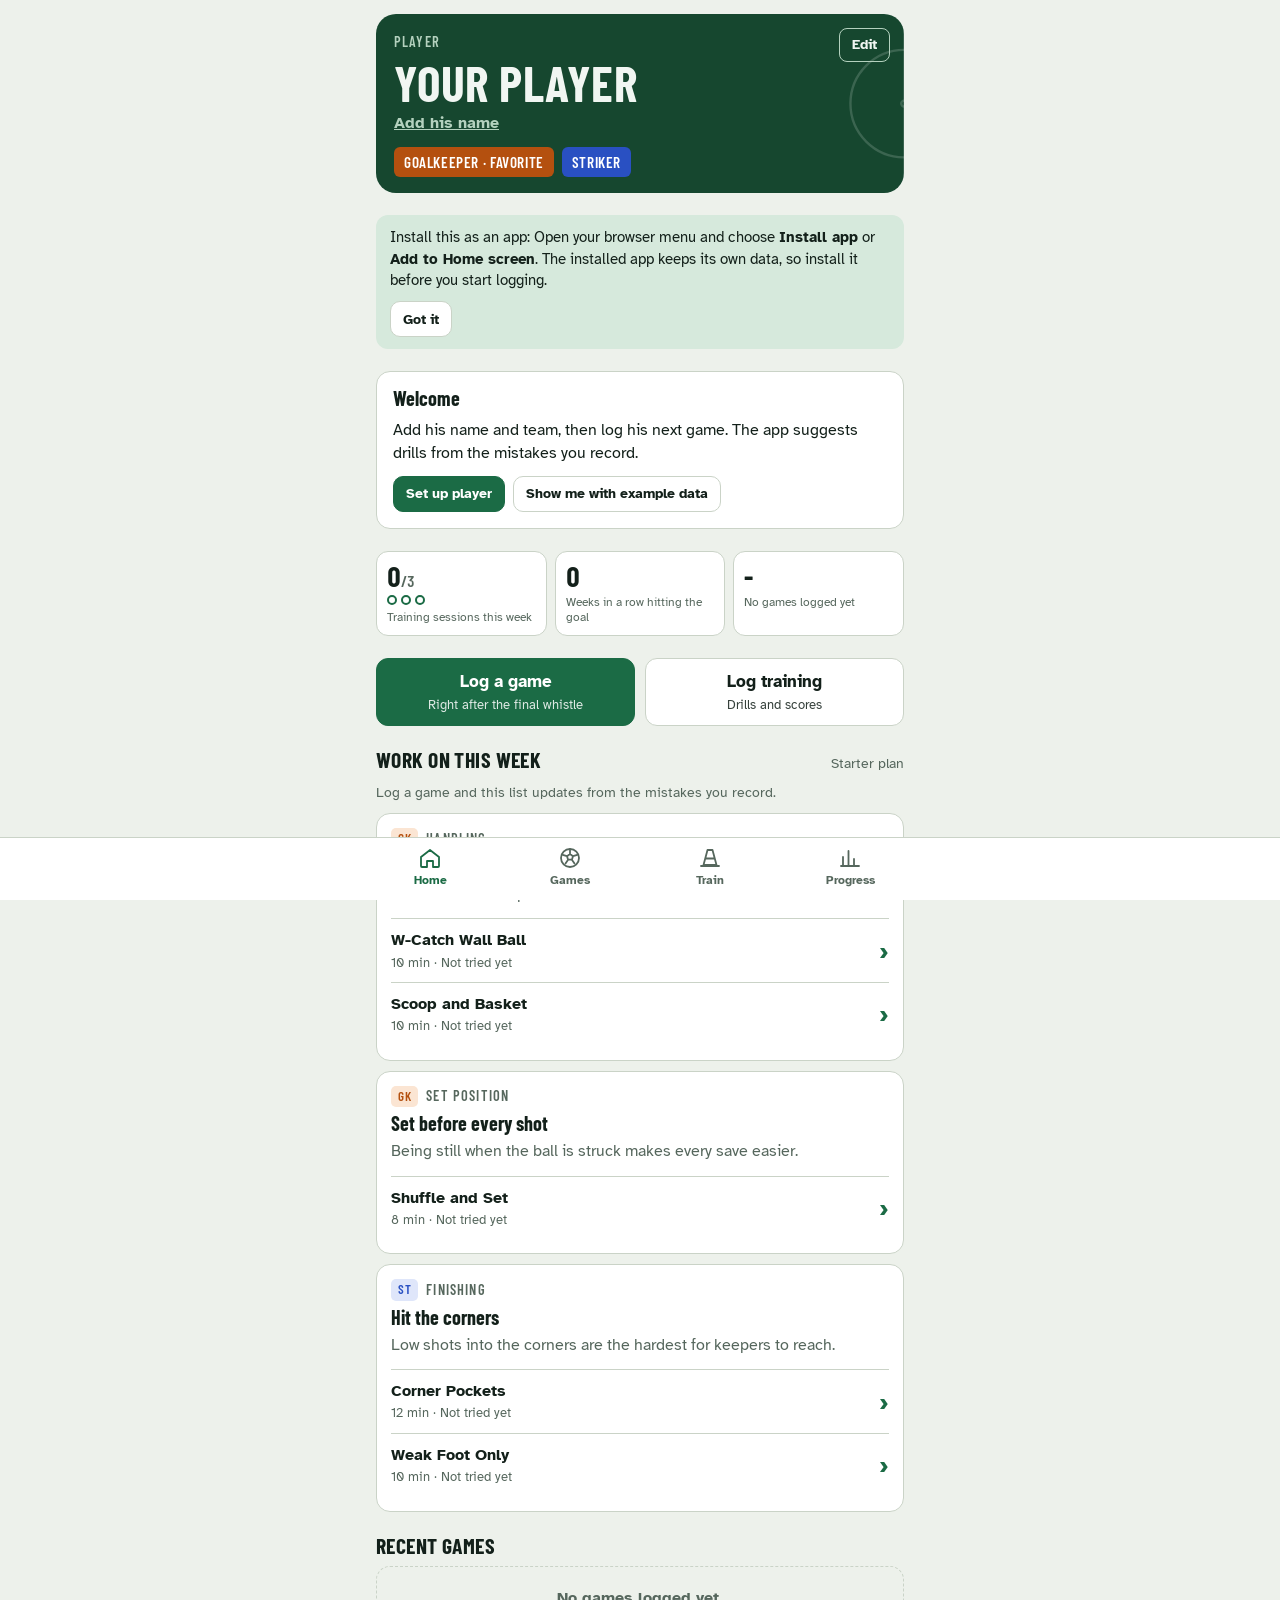
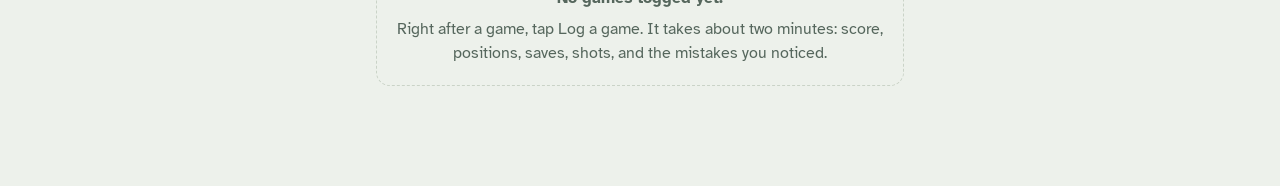
==== soccer/index.html @ 0eda8b78 "Add Keeper & Striker Log, an installable phone app for soccer training A web app that installs to th" ====
<!DOCTYPE html>
<html lang="en">
<head>
  <meta charset="UTF-8" />
  <meta name="viewport" content="width=device-width, initial-scale=1, viewport-fit=cover" />
  <title>Keeper &amp; Striker Log</title>
  <meta name="description" content="Log games as goalkeeper or striker, track mistakes, saves and shots, and train with drills that target what needs work." />
  <meta name="theme-color" content="#16472F" />
  <meta name="apple-mobile-web-app-capable" content="yes" />
  <meta name="mobile-web-app-capable" content="yes" />
  <meta name="apple-mobile-web-app-status-bar-style" content="black-translucent" />
  <meta name="apple-mobile-web-app-title" content="Soccer Log" />
  <link rel="manifest" href="manifest.webmanifest" />
  <link rel="icon" href="icons/icon.svg" type="image/svg+xml" />
  <link rel="apple-touch-icon" href="icons/apple-touch-icon.png" />
  <link rel="preconnect" href="https://fonts.googleapis.com" />
  <link rel="preconnect" href="https://fonts.gstatic.com" crossorigin />
  <link rel="stylesheet" href="https://fonts.googleapis.com/css2?family=Atkinson+Hyperlegible:wght@400;700&family=Barlow+Condensed:wght@500;600;700&display=swap" />
  <link rel="stylesheet" href="app.css" />
</head>
<body>
  <div class="statusbar" aria-hidden="true"></div>
  <div class="wrap"><main id="view"><noscript><p>This app needs JavaScript turned on.</p></noscript></main></div>
  <div id="toast" class="toast" role="status" hidden></div>
  <input type="file" id="importFile" accept="application/json,.json" hidden />
  <nav class="tabs" aria-label="Sections"><div class="tabs-in">
    <button class="tab" data-a="go" data-v="home"><svg viewBox="0 0 24 24" aria-hidden="true"><path d="M3 11l9-7 9 7v9a1 1 0 0 1-1 1h-5v-6h-6v6H4a1 1 0 0 1-1-1z"/></svg>Home</button>
    <button class="tab" data-a="go" data-v="games"><svg viewBox="0 0 24 24" aria-hidden="true"><circle cx="12" cy="12" r="9"/><path d="M12 8l3 2.2-1.1 3.5h-3.8L9 10.2zM12 8V3.2M15 10.2l4.3-1.4M13.9 13.7l2.6 3.7M10.1 13.7l-2.6 3.7M9 10.2L4.7 8.8"/></svg>Games</button>
    <button class="tab" data-a="go" data-v="train"><svg viewBox="0 0 24 24" aria-hidden="true"><path d="M9.5 4h5l4 15h-13zM3 20h18M7.6 12.5h8.8"/></svg>Train</button>
    <button class="tab" data-a="go" data-v="progress"><svg viewBox="0 0 24 24" aria-hidden="true"><path d="M5 20V11M10.5 20V5M16 20v-7M21 20H3"/></svg>Progress</button>
  </div></nav>
  <script src="app.js"></script>
</body>
</html>
---- soccer/app.css ----
/* Layout: one phone-width column; a pitch-green player card up top; chalk-line goal and field diagrams for logging; fixed tab bar at the bottom */
:root{
  --bg:#EDF1EB; --surface:#FFFFFF; --surface-2:#E2E8DF; --ink:#13201A; --muted:#56675D; --line:#CAD3C7;
  --accent:#1B6B45; --accent-ink:#FFFFFF; --accent-soft:#D6E9DC;
  --gk:#B4500F; --gk-soft:#FBE5D3; --on-gk:#FFFFFF;
  --st:#2950C2; --st-soft:#DFE6FA; --on-st:#FFFFFF;
  --good:#1D7F49; --good-soft:#D7EEDF; --bad:#BC3326; --bad-soft:#F7DDD8;
  --hero:#16472F; --hero-ink:#F1F6F2; --hero-muted:#B4D1BE; --hero-line:rgba(255,255,255,.16);
  --turf:#2F7A4E; --turf-2:#2B7148; --chalk:#F4F8F4;
  --shot-goal:#FFD43B; --shot-on:#FFFFFF; --shot-off:#FF8A7A; --shot-blk:#A9B8AE;
  --f-display:"Barlow Condensed","Arial Narrow","Roboto Condensed",sans-serif;
  --f-body:"Atkinson Hyperlegible",system-ui,-apple-system,"Segoe UI",sans-serif;
  --radius:14px;
}
@media (prefers-color-scheme: dark){
  :root:not([data-theme="light"]){
    --bg:#0C1410; --surface:#15201A; --surface-2:#1C2922; --ink:#E6EEE8; --muted:#97AA9E; --line:#2A3A31;
    --accent:#46B07A; --accent-ink:#06140C; --accent-soft:#18392A;
    --gk:#F2914F; --gk-soft:#3B2617; --on-gk:#1A0C03;
    --st:#86A2F5; --st-soft:#1C2648; --on-st:#0A1230;
    --good:#53C58A; --good-soft:#163525; --bad:#F27466; --bad-soft:#3D1F1B;
    --hero:#12321F; --hero-ink:#EAF3EC; --hero-muted:#97BFA5; --hero-line:rgba(255,255,255,.11);
    --turf:#1F5A3A; --turf-2:#1C5235; --chalk:#DCEADF;
    color-scheme:dark;
  }
}
:root[data-theme="dark"]{
  --bg:#0C1410; --surface:#15201A; --surface-2:#1C2922; --ink:#E6EEE8; --muted:#97AA9E; --line:#2A3A31;
  --accent:#46B07A; --accent-ink:#06140C; --accent-soft:#18392A;
  --gk:#F2914F; --gk-soft:#3B2617; --on-gk:#1A0C03;
  --st:#86A2F5; --st-soft:#1C2648; --on-st:#0A1230;
  --good:#53C58A; --good-soft:#163525; --bad:#F27466; --bad-soft:#3D1F1B;
  --hero:#12321F; --hero-ink:#EAF3EC; --hero-muted:#97BFA5; --hero-line:rgba(255,255,255,.11);
  --turf:#1F5A3A; --turf-2:#1C5235; --chalk:#DCEADF;
  color-scheme:dark;
}
*{box-sizing:border-box}
:root{color-scheme:light}
html,body{background:var(--bg)}
html{-webkit-text-size-adjust:100%;text-size-adjust:100%}
body{margin:0;color:var(--ink);font:16px/1.45 var(--f-body);-webkit-tap-highlight-color:transparent}
button,input,select,textarea{font:inherit;color:inherit}
button{cursor:pointer;touch-action:manipulation;-webkit-user-select:none;user-select:none}
img{max-width:100%}
[hidden]{display:none!important}
p{margin:0}
:focus-visible{outline:3px solid var(--accent);outline-offset:2px}
/* Installed on an iPhone the page runs under the status bar; this band keeps the clock readable */
.statusbar{position:fixed;top:0;left:0;right:0;height:env(safe-area-inset-top,0px);background:var(--hero);z-index:40}
.wrap{max-width:560px;margin:0 auto;padding-inline:16px;padding-block:calc(14px + env(safe-area-inset-top,0px)) calc(100px + env(safe-area-inset-bottom,0px))}
h1,h2,h3{font-family:var(--f-display);text-wrap:balance;margin:0;line-height:1.05}
h1{font-size:2.1rem;font-weight:700;letter-spacing:.01em;text-transform:uppercase}
h2{font-size:1.35rem;font-weight:700;text-transform:uppercase;letter-spacing:.02em;display:flex;align-items:center;gap:8px}
h3{font-size:1.25rem;font-weight:700}
.eyebrow{font-family:var(--f-display);font-weight:600;font-size:.9rem;letter-spacing:.08em;text-transform:uppercase;color:var(--muted);display:flex;align-items:center;gap:8px;flex-wrap:wrap}
.muted{color:var(--muted)}
.sub{font-size:.86rem;color:var(--muted)}
.prose{max-width:65ch}
.view{display:flex;flex-direction:column;gap:22px}
.block{display:flex;flex-direction:column;gap:10px}
.block-head{display:flex;align-items:baseline;justify-content:space-between;gap:4px 10px;flex-wrap:wrap}
.bar{display:flex;align-items:center;justify-content:space-between;gap:10px;min-height:44px}
.back,.link{background:none;border:0;color:var(--accent);font-weight:700;padding:8px 0;min-height:40px;text-align:left}
.lbl2{font-size:.86rem;font-weight:700;color:var(--muted);display:flex;align-items:center;gap:8px}

/* Player card */
.hero{position:relative;overflow:hidden;background:var(--hero);color:var(--hero-ink);border-radius:20px;padding:18px 18px 16px;display:flex;flex-direction:column;gap:6px}
.hero-lines{position:absolute;right:0;top:0;height:100%;width:auto;fill:none;stroke:var(--hero-line);stroke-width:1.6;pointer-events:none}
.hero .eyebrow{color:var(--hero-muted)}
.hero-name{font-size:clamp(2.3rem,10vw,3.1rem);line-height:.95;padding-right:64px;overflow-wrap:anywhere}
.hero-team{color:var(--hero-muted);font-weight:700}
.hero-pos{display:flex;gap:8px;flex-wrap:wrap;margin-top:6px}
.badge{font-family:var(--f-display);font-weight:600;font-size:.95rem;letter-spacing:.04em;text-transform:uppercase;padding:4px 10px;border-radius:6px}
.badge.gk{background:var(--gk);color:var(--on-gk)}
.badge.st{background:var(--st);color:var(--on-st)}
.hero-edit{position:absolute;top:14px;right:14px;background:transparent;border:1px solid var(--hero-muted);color:var(--hero-ink);border-radius:8px;padding:6px 12px;font-size:.88rem;font-weight:700}
.hero-add{background:none;border:0;padding:0;color:var(--hero-muted);text-decoration:underline;font-weight:700;text-align:left}

/* Week strip */
.strip{display:grid;grid-template-columns:repeat(3,1fr);gap:8px}
.cell{background:var(--surface);border:1px solid var(--line);border-radius:12px;padding:10px;min-width:0;display:flex;flex-direction:column;gap:5px}
.num{font-family:var(--f-display);font-size:1.75rem;font-weight:700;line-height:1;font-variant-numeric:tabular-nums}
.num small{font-size:1rem;color:var(--muted);font-weight:600}
.cell .lbl,.tile .lbl{font-size:.78rem;color:var(--muted);line-height:1.2}
.dots{display:flex;gap:4px;flex-wrap:wrap}
.dot{width:10px;height:10px;border-radius:50%;border:2px solid var(--accent)}
.dot.on{background:var(--accent)}
.res-txt-W{color:var(--good)} .res-txt-L{color:var(--bad)}

/* Buttons */
.actions{display:grid;grid-template-columns:1fr 1fr;gap:10px}
.btn{display:inline-flex;align-items:center;justify-content:center;gap:8px;min-height:48px;padding:10px 16px;border-radius:12px;border:1px solid var(--line);background:var(--surface);font-weight:700;text-align:center}
.btn.primary{background:var(--accent);color:var(--accent-ink);border-color:var(--accent)}
.btn.danger{color:var(--bad);border-color:var(--bad);background:transparent}
.btn.armed{background:var(--bad);color:var(--surface);border-color:var(--bad)}
.btn.wide{width:100%}
.btn.small{min-height:36px;padding:6px 12px;font-size:.9rem;border-radius:10px}
.btn.big{min-height:68px;font-size:1.08rem;flex-direction:column;gap:2px}
.btn.big small{font-weight:400;font-size:.8rem;opacity:.85}
.btn:disabled{opacity:.6;cursor:default}
.mini{border:1px solid var(--line);background:var(--surface);border-radius:8px;padding:4px 10px;font-size:.85rem;min-height:34px;font-weight:700}
.mini.on{background:var(--bad-soft);border-color:var(--bad);color:var(--bad)}

/* Tags */
.tag{font-family:var(--f-display);font-weight:600;font-size:.82rem;letter-spacing:.05em;text-transform:uppercase;padding:2px 7px;border-radius:5px;white-space:nowrap;display:inline-block;line-height:1.35}
.tag.gk{background:var(--gk-soft);color:var(--gk)}
.tag.st{background:var(--st-soft);color:var(--st)}
.tag.both{background:var(--surface-2);color:var(--ink)}
.tag.focus{background:var(--accent-soft);color:var(--accent)}
.tag.ex{background:var(--surface-2);color:var(--muted)}

/* Focus and coach */
.focus,.coach-card,.card{background:var(--surface);border:1px solid var(--line);border-radius:var(--radius);padding:14px;display:flex;flex-direction:column;gap:6px}
.card{gap:8px;padding:12px}
.dlinks{display:flex;flex-direction:column;border-top:1px solid var(--line);margin-top:6px}
.dlink{display:flex;justify-content:space-between;align-items:center;gap:10px;padding:10px 0;background:none;border:0;border-bottom:1px solid var(--line);text-align:left;font-weight:700;width:100%}
.dlink:last-child{border-bottom:0}
.dlink small{display:block;font-weight:400;color:var(--muted);font-size:.84rem}
.dlink .go{color:var(--accent);font-size:1.5rem;line-height:1}
.coach-card{gap:10px}
.coach-head{font-family:var(--f-display);font-size:1.5rem;font-weight:700;text-transform:uppercase;line-height:1.05}
.coach-focus{border-top:1px solid var(--line);padding-top:10px;display:flex;flex-direction:column;gap:4px}
.tip{font-weight:700}
.parent-note{background:var(--surface-2);border-radius:10px;padding:10px 12px}
.err{color:var(--bad);font-weight:700}
.note{background:var(--surface-2);border-radius:12px;padding:12px 14px;display:flex;gap:10px;align-items:center;justify-content:space-between;flex-wrap:wrap;font-size:.92rem}
.note.warn{background:var(--bad-soft)}
.empty{border:1.5px dashed var(--line);border-radius:var(--radius);padding:20px 16px;text-align:center;color:var(--muted);display:flex;flex-direction:column;gap:8px;align-items:center}

/* Lists */
.list{background:var(--surface);border:1px solid var(--line);border-radius:var(--radius);overflow:hidden}
.row{display:flex;align-items:center;gap:12px;width:100%;padding:12px 14px;background:none;border:0;border-bottom:1px solid var(--line);text-align:left}
.row:last-child{border-bottom:0}
.row-main{flex:1;min-width:0;display:flex;flex-direction:column;gap:2px}
.row-title{font-weight:700;overflow:hidden;text-overflow:ellipsis;white-space:nowrap}
.row-title.wrap{white-space:normal}
.row-sub{font-size:.85rem;color:var(--muted);display:flex;gap:6px;align-items:center;flex-wrap:wrap}
.row-score{font-family:var(--f-display);font-size:1.5rem;font-weight:700;font-variant-numeric:tabular-nums;white-space:nowrap}
.row-score.sm{font-size:1.15rem}
.row-score small{font-size:.85rem;color:var(--muted)}
.res{width:32px;height:32px;flex:none;border-radius:8px;display:grid;place-items:center;font-family:var(--f-display);font-weight:700;font-size:1.1rem}
.res-W{background:var(--good-soft);color:var(--good)}
.res-L{background:var(--bad-soft);color:var(--bad)}
.res-D{background:var(--surface-2);color:var(--muted)}
.list.pad{padding:0 14px}

/* Game detail */
.board{background:var(--hero);color:var(--hero-ink);border-radius:18px;padding:16px;display:flex;flex-direction:column;gap:10px}
.board-row{display:grid;grid-template-columns:1fr auto auto 1fr;gap:8px;align-items:center}
.board .team{font-family:var(--f-display);font-weight:700;text-transform:uppercase;font-size:1.05rem;line-height:1.1;min-width:0;overflow-wrap:anywhere}
.board .team.them{text-align:right}
.board .n{font-family:var(--f-display);font-size:2.6rem;font-weight:700;background:rgba(0,0,0,.28);border-radius:8px;min-width:52px;text-align:center;font-variant-numeric:tabular-nums;line-height:1.25}
.board .meta{color:var(--hero-muted);font-size:.88rem}
.posline{display:flex;gap:6px 14px;flex-wrap:wrap;align-items:center;font-weight:700}
.tiles{display:grid;grid-template-columns:repeat(auto-fill,minmax(98px,1fr));gap:8px}
.tile{background:var(--surface);border:1px solid var(--line);border-radius:12px;padding:10px;display:flex;flex-direction:column;gap:4px;min-width:0}
.tile .num{font-size:1.8rem}
.tile.gk .num{color:var(--gk)} .tile.st .num{color:var(--st)}
.notecard{background:var(--surface);border:1px solid var(--line);border-radius:12px;padding:12px;display:flex;flex-direction:column;gap:4px}

/* Forms */
.group{background:var(--surface);border:1px solid var(--line);border-radius:var(--radius);padding:14px;display:flex;flex-direction:column;gap:12px}
.group > h2{font-size:1.2rem}
.field{display:flex;flex-direction:column;gap:4px;min-width:0}
.field label{font-size:.86rem;font-weight:700;color:var(--muted)}
input[type=text],input[type=date],input[type=number],select,textarea{width:100%;min-height:44px;padding:8px 10px;border:1px solid var(--line);border-radius:10px;background:var(--bg)}
textarea{min-height:76px;resize:vertical}
.two{display:grid;grid-template-columns:1fr 1fr;gap:10px}
.seg{display:flex;border:1px solid var(--line);border-radius:10px;overflow:hidden;background:var(--surface)}
.seg button{flex:1;min-height:42px;background:transparent;border:0;border-right:1px solid var(--line);font-weight:700}
.seg button:last-child{border-right:0}
.seg button.on{background:var(--accent);color:var(--accent-ink)}
.posbtns{display:grid;grid-template-columns:1fr 1fr;gap:10px}
.posbtn{border:2px solid var(--line);border-radius:12px;padding:10px 12px;background:var(--bg);text-align:left;display:flex;flex-direction:column;gap:2px}
.posbtn strong{font-family:var(--f-display);font-size:1.25rem;text-transform:uppercase}
.posbtn.on.gk{border-color:var(--gk);background:var(--gk-soft)}
.posbtn.on.gk strong{color:var(--gk)}
.posbtn.on.st{border-color:var(--st);background:var(--st-soft)}
.posbtn.on.st strong{color:var(--st)}
.steppers{display:grid;grid-template-columns:repeat(auto-fill,minmax(130px,1fr));gap:10px}
.stepper{display:flex;flex-direction:column;justify-content:space-between;gap:6px;padding:8px;border:1px solid var(--line);border-radius:10px;background:var(--bg);min-width:0}
.st-label{font-size:.86rem;font-weight:700;line-height:1.2}
.st-label small{display:block;font-weight:400;color:var(--muted)}
.st-ctl{display:flex;align-items:center;justify-content:space-between;gap:6px}
.st-ctl button{width:44px;height:40px;border-radius:9px;border:1px solid var(--line);background:var(--surface);font-size:1.35rem;font-weight:700;line-height:1}
.st-ctl output{font-family:var(--f-display);font-size:1.8rem;font-weight:700;font-variant-numeric:tabular-nums;min-width:2ch;text-align:center}
.chips{display:flex;flex-wrap:wrap;gap:8px}
.chip{border:1px solid var(--line);border-radius:999px;background:var(--bg);padding:8px 13px;min-height:40px;font-size:.92rem;display:inline-flex;align-items:center}
.chip.on{background:var(--good-soft);border-color:var(--good);color:var(--good);font-weight:700}
.chip.static{cursor:default;min-height:0;padding:6px 12px;background:var(--surface)}
.tally{display:inline-flex;align-items:stretch;border:1px solid var(--line);border-radius:999px;background:var(--bg);overflow:hidden}
.tally button{background:none;border:0;padding:8px 13px;min-height:40px;text-align:left;font-size:.92rem;color:inherit}
.tally b{margin-left:6px;font-family:var(--f-display);font-size:1.1rem}
.tally .minus{padding:8px 13px;border-left:1px solid currentColor;font-weight:700;font-size:1.1rem}
.tally.on{background:var(--bad-soft);border-color:var(--bad);color:var(--bad);font-weight:700}
.seg5{display:grid;grid-template-columns:repeat(5,1fr);gap:6px}
.seg5 button{min-height:42px;border:1px solid var(--line);border-radius:9px;background:var(--bg);font-family:var(--f-display);font-size:1.25rem;font-weight:700}
.seg5 button.on{background:var(--accent);color:var(--accent-ink);border-color:var(--accent)}
.rate{display:flex;flex-direction:column;gap:4px}
.rate-ends{display:flex;justify-content:space-between;font-size:.76rem;color:var(--muted)}
.savebar{position:sticky;bottom:calc(70px + env(safe-area-inset-bottom,0px));display:flex;gap:10px;padding-block:10px;background:linear-gradient(to bottom,transparent,var(--bg) 35%);z-index:5}
.item{display:flex;flex-direction:column;gap:8px;padding-bottom:12px;border-bottom:1px solid var(--line)}
.item-score{display:flex;align-items:flex-end;gap:8px;flex-wrap:wrap}
.field.sm{width:86px}
.of{padding-bottom:11px;color:var(--muted)}
.item-score .mini{margin-left:auto;margin-bottom:5px}
.row-btns{display:flex;gap:16px;flex-wrap:wrap}
.outcomes{display:flex;flex-wrap:wrap;gap:8px}

/* Goal mouth */
.goalwrap{padding-inline:4px;border-bottom:3px solid var(--muted)}
.goal{display:grid;grid-template-columns:repeat(3,1fr);grid-template-rows:repeat(2,60px);border:6px solid var(--ink);border-bottom:0;border-radius:4px 4px 0 0;background-color:var(--bg);background-image:linear-gradient(var(--line) 1px,transparent 1px),linear-gradient(90deg,var(--line) 1px,transparent 1px);background-size:12px 12px}
.gz{border:1px dashed var(--muted);background:transparent;display:grid;place-items:center;padding:0}
.gz b{background:var(--bad);color:var(--surface);min-width:32px;height:32px;border-radius:16px;display:grid;place-items:center;padding:0 7px;font-family:var(--f-display);font-size:1.2rem}
.goal.heat .gz{border-style:solid;border-color:var(--line);background:color-mix(in srgb,var(--bad) var(--h),transparent)}
.goals{margin:0;padding:0;list-style:none;display:flex;flex-direction:column;gap:6px}
.goals li{display:flex;justify-content:space-between;align-items:center;gap:8px;flex-wrap:wrap;font-size:.94rem}
.goal-btns{display:flex;gap:6px}

/* Field */
.pitch{width:100%;height:auto;display:block;border-radius:10px}
.pitch.tap{cursor:crosshair;touch-action:manipulation}
.pitch .t1{fill:var(--turf)} .pitch .t2{fill:var(--turf-2)}
.pitch .chalk{fill:none;stroke:var(--chalk);stroke-width:.5}
.pitch .spot{fill:var(--chalk)}
.pitch .goalbox{fill:none;stroke:var(--chalk);stroke-width:.7}
.shot{stroke:rgba(0,0,0,.5);stroke-width:.4}
.s-goal{fill:var(--shot-goal);background:var(--shot-goal)}
.s-on{fill:var(--shot-on);background:var(--shot-on)}
.s-off{fill:var(--shot-off);background:var(--shot-off)}
.s-blocked{fill:var(--shot-blk);background:var(--shot-blk)}
.shot.pending{fill:none;stroke:var(--shot-goal);stroke-width:.9}
.legend{display:flex;gap:14px;flex-wrap:wrap;font-size:.82rem;color:var(--muted)}
.lg{display:inline-block;width:11px;height:11px;border-radius:50%;margin-right:5px;vertical-align:-1px;border:1px solid var(--muted)}

/* Drills */
.drills{display:grid;grid-template-columns:repeat(auto-fill,minmax(240px,1fr));gap:10px}
.dcard{display:flex;flex-direction:column;gap:4px;text-align:left;background:var(--surface);border:1px solid var(--line);border-radius:var(--radius);padding:12px 14px}
.dc-top{display:flex;gap:6px;align-items:center}
.dc-top .sub{margin-left:auto}
.dc-name{font-family:var(--f-display);font-size:1.35rem;font-weight:700;line-height:1.1}
.dc-last{font-size:.86rem;color:var(--accent);font-weight:700}
.dhead{display:flex;flex-direction:column;gap:8px}
.steps{margin:0;padding-left:1.4em;display:flex;flex-direction:column;gap:8px}
.cues{margin:0;padding-left:1.2em;display:flex;flex-direction:column;gap:6px}
.hist{display:flex;align-items:center;gap:16px;flex-wrap:wrap}
.hist-stats{display:flex;gap:16px}

/* Charts */
.chart{width:100%;height:auto;display:block}
.chart .grid{stroke:var(--line);stroke-width:1}
.chart text{fill:var(--muted);font-family:var(--f-body);font-size:10px}
.chart text.val{fill:var(--ink);font-weight:700}
.chart .b-gk{fill:var(--gk)} .chart .b-st{fill:var(--st)}
.spark{width:120px;height:32px;flex:none}
.spark .ln{fill:none;stroke:var(--accent);stroke-width:2;stroke-linejoin:round}
.spark .area{fill:var(--accent-soft)}
.spark circle{fill:var(--accent)}
.trend{font-family:var(--f-display);font-weight:600;font-size:.85rem;letter-spacing:.04em;text-transform:uppercase;padding:2px 8px;border-radius:5px;white-space:nowrap}
.trend.down{background:var(--good-soft);color:var(--good)}
.trend.up{background:var(--bad-soft);color:var(--bad)}
.trend.same{background:var(--surface-2);color:var(--muted)}

/* Tab bar and toast */
.tabs{position:fixed;left:0;right:0;bottom:0;z-index:20;background:var(--surface);border-top:1px solid var(--line);padding-bottom:env(safe-area-inset-bottom,0px)}
.tabs-in{max-width:560px;margin:0 auto;display:grid;grid-template-columns:repeat(4,1fr)}
.tab{display:flex;flex-direction:column;align-items:center;gap:2px;padding:8px 0 10px;background:none;border:0;color:var(--muted);font-size:.76rem;font-weight:700}
.tab svg{width:24px;height:24px;fill:none;stroke:currentColor;stroke-width:1.8;stroke-linecap:round;stroke-linejoin:round}
.tab.on{color:var(--accent)}
.toast{position:fixed;left:50%;transform:translateX(-50%);bottom:calc(84px + env(safe-area-inset-bottom,0px));background:var(--ink);color:var(--bg);padding:10px 16px;border-radius:10px;font-weight:700;z-index:30;max-width:calc(100% - 32px);text-align:center}
@media (max-width:360px){ .strip{grid-template-columns:1fr 1fr} .strip .cell:last-child{grid-column:span 2} }
@media (prefers-reduced-motion: no-preference){ .btn,.chip,.tally,.seg button,.seg5 button,.posbtn{transition:background-color .15s,border-color .15s,color .15s} }
.note-btns{display:flex;gap:8px;flex-wrap:wrap}
.note.install{background:var(--accent-soft)}
.note b{font-weight:700}
.welcome{background:var(--surface);border:1px solid var(--line);border-radius:var(--radius);padding:16px;display:flex;flex-direction:column;gap:10px}
.backup-row{display:flex;gap:10px;flex-wrap:wrap}
.backup-row .btn{flex:1 1 160px}
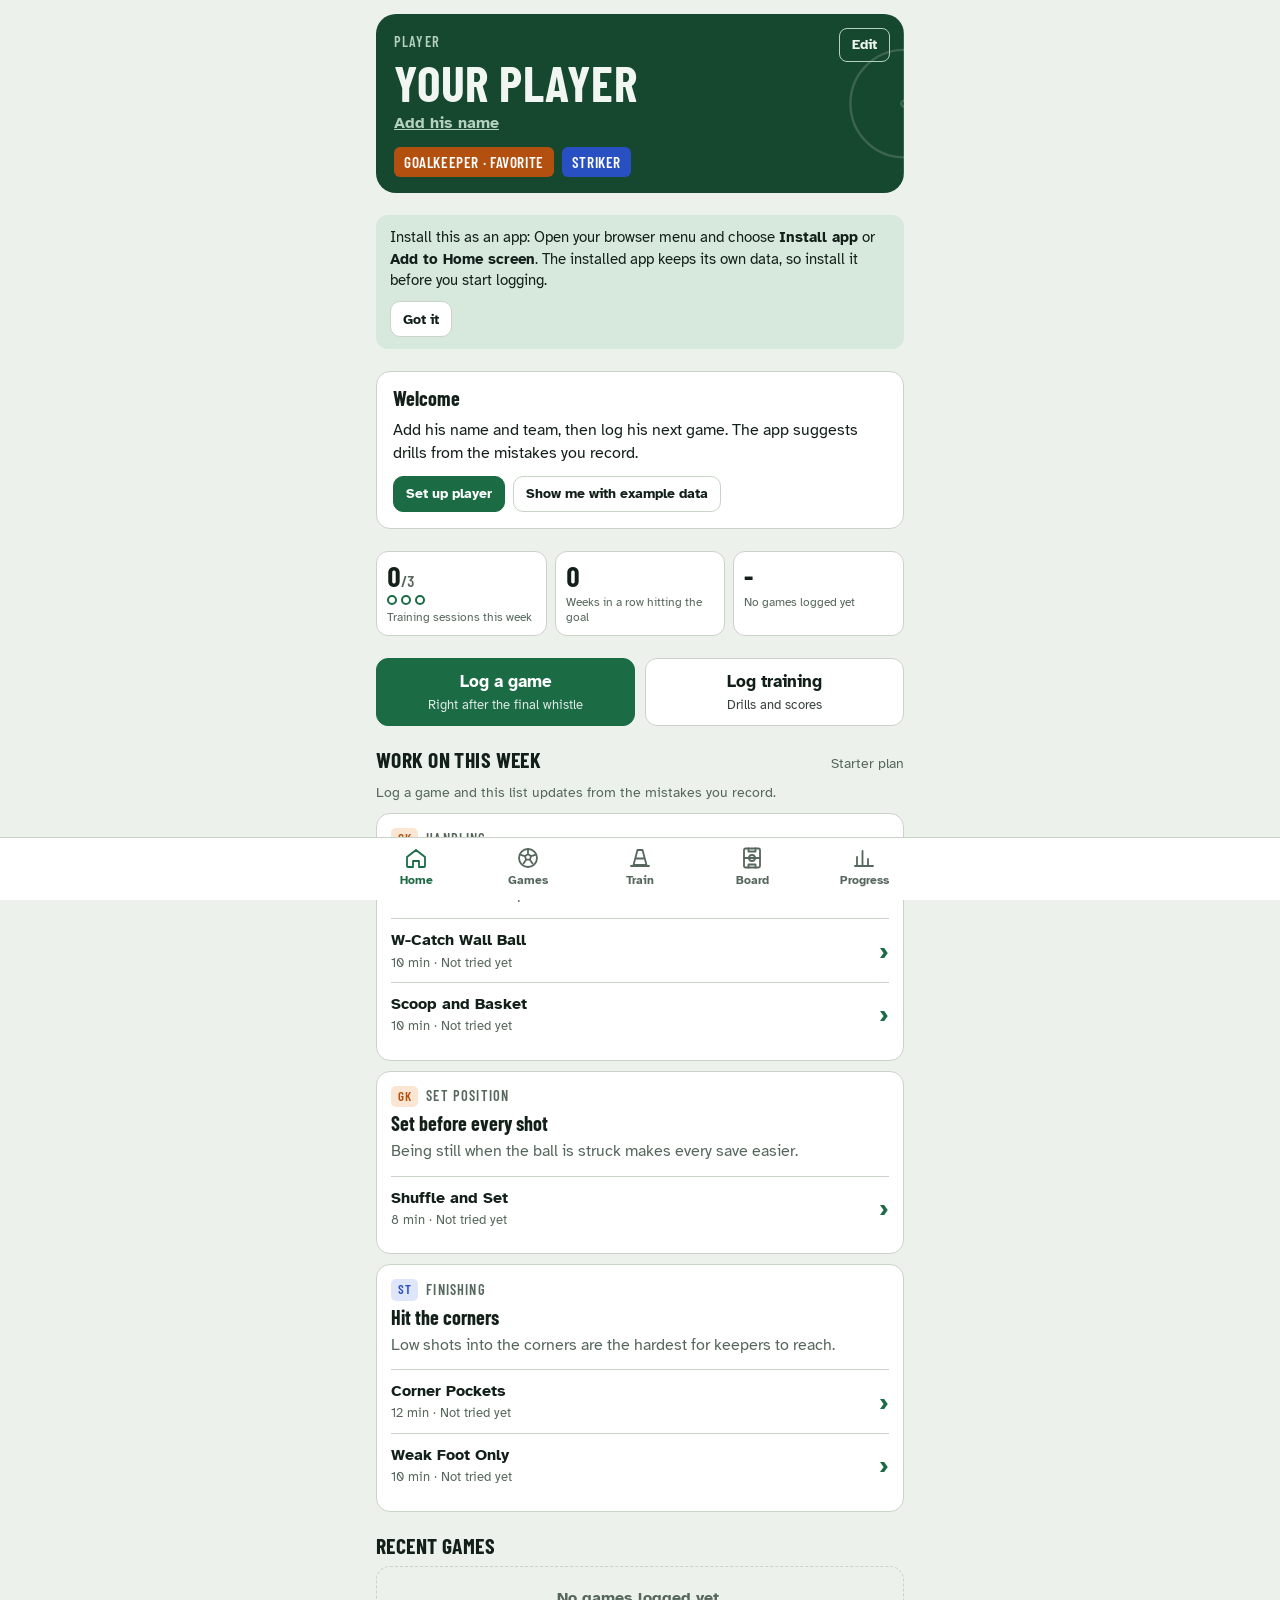
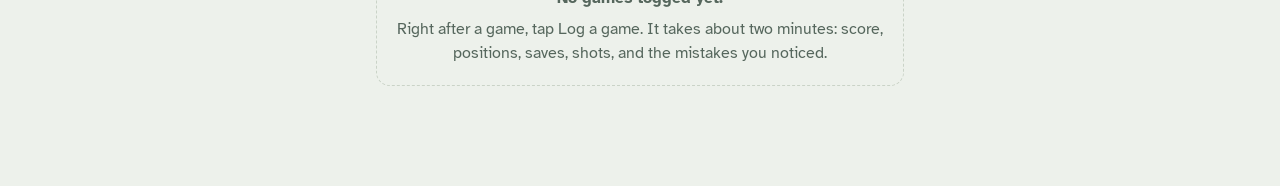
==== commit b1e8d513: "Add a Board tab for showing moves on a soccer field A tactics board: drag players, the ball and cone" ====
--- a/soccer/index.html
+++ b/soccer/index.html
@@ -27,8 +27,10 @@
     <button class="tab" data-a="go" data-v="home"><svg viewBox="0 0 24 24" aria-hidden="true"><path d="M3 11l9-7 9 7v9a1 1 0 0 1-1 1h-5v-6h-6v6H4a1 1 0 0 1-1-1z"/></svg>Home</button>
     <button class="tab" data-a="go" data-v="games"><svg viewBox="0 0 24 24" aria-hidden="true"><circle cx="12" cy="12" r="9"/><path d="M12 8l3 2.2-1.1 3.5h-3.8L9 10.2zM12 8V3.2M15 10.2l4.3-1.4M13.9 13.7l2.6 3.7M10.1 13.7l-2.6 3.7M9 10.2L4.7 8.8"/></svg>Games</button>
     <button class="tab" data-a="go" data-v="train"><svg viewBox="0 0 24 24" aria-hidden="true"><path d="M9.5 4h5l4 15h-13zM3 20h18M7.6 12.5h8.8"/></svg>Train</button>
+    <button class="tab" data-a="go" data-v="board"><svg viewBox="0 0 24 24" aria-hidden="true"><rect x="4" y="2.5" width="16" height="19" rx="1.5"/><path d="M4 12h16"/><circle cx="12" cy="12" r="3"/><path d="M8.5 2.5v3h7v-3M8.5 21.5v-3h7v3"/></svg>Board</button>
     <button class="tab" data-a="go" data-v="progress"><svg viewBox="0 0 24 24" aria-hidden="true"><path d="M5 20V11M10.5 20V5M16 20v-7M21 20H3"/></svg>Progress</button>
   </div></nav>
+  <script src="plays.js"></script>
   <script src="app.js"></script>
 </body>
 </html>
--- a/soccer/app.css
+++ b/soccer/app.css
@@ -263,7 +263,7 @@
 
 /* Tab bar and toast */
 .tabs{position:fixed;left:0;right:0;bottom:0;z-index:20;background:var(--surface);border-top:1px solid var(--line);padding-bottom:env(safe-area-inset-bottom,0px)}
-.tabs-in{max-width:560px;margin:0 auto;display:grid;grid-template-columns:repeat(4,1fr)}
+.tabs-in{max-width:560px;margin:0 auto;display:grid;grid-template-columns:repeat(5,1fr)}
 .tab{display:flex;flex-direction:column;align-items:center;gap:2px;padding:8px 0 10px;background:none;border:0;color:var(--muted);font-size:.76rem;font-weight:700}
 .tab svg{width:24px;height:24px;fill:none;stroke:currentColor;stroke-width:1.8;stroke-linecap:round;stroke-linejoin:round}
 .tab.on{color:var(--accent)}
@@ -276,3 +276,52 @@
 .welcome{background:var(--surface);border:1px solid var(--line);border-radius:var(--radius);padding:16px;display:flex;flex-direction:column;gap:10px}
 .backup-row{display:flex;gap:10px;flex-wrap:wrap}
 .backup-row .btn{flex:1 1 160px}
+
+/* Board */
+:root{--tok-us:#2B57D6;--tok-gk:#E8772E;--tok-them:#D23F33;--tok-ink:#FFFFFF;--gold:#FFD43B}
+.field{width:100%;height:auto;display:block;border-radius:12px;-webkit-user-select:none;user-select:none;-webkit-touch-callout:none}
+.field.edit{touch-action:none;cursor:crosshair}
+.field .t1{fill:var(--turf)} .field .t2{fill:var(--turf-2)}
+.field .chalk{fill:none;stroke:var(--chalk);stroke-width:.35}
+.field .spot circle{fill:var(--chalk)}
+.field .goalbox{fill:none;stroke:var(--chalk);stroke-width:.45}
+.field .hit,.field .hitp{fill:#000;fill-opacity:0}
+.field .hitp{fill:none;stroke:#000;stroke-opacity:0;stroke-width:3.5}
+.field .body{stroke:var(--tok-ink);stroke-width:.35}
+.field .body.us{fill:var(--tok-us)} .field .body.gk{fill:var(--tok-gk)} .field .body.them{fill:var(--tok-them)}
+.field .lab{fill:var(--tok-ink);font-family:var(--f-display);font-weight:700;pointer-events:none}
+.field .hi{fill:none;stroke:var(--gold);stroke-width:.6}
+.field .ballc{fill:#FFFFFF;stroke:#1A1A1A;stroke-width:.25}
+.field .ballp{fill:#1A1A1A}
+.field .cone{fill:#F08A24;stroke:#7A3A00;stroke-width:.2}
+.field .selring{fill:none;stroke:var(--gold);stroke-width:.4;stroke-dasharray:.9 .6}
+.field .handle .hd{fill:var(--gold);stroke:#1A1A1A;stroke-width:.25}
+.field .handle.mid .hd{fill:#FFFFFF}
+.arr{fill:none;stroke:var(--chalk);stroke-width:.5;stroke-linecap:round;stroke-linejoin:round}
+.arr.run{stroke-dasharray:1.3 .9}
+.arr.shot{stroke:var(--gold);stroke-width:.75}
+.arr.draft{opacity:.75}
+.ah{fill:var(--chalk)} .ah.shot{fill:var(--gold)}
+.arrow.sel .arr{stroke:var(--gold)} .arrow.sel .ah{fill:var(--gold)}
+.arrow-legend span{display:inline-flex;align-items:center}
+.lgarr{width:44px;height:15px;margin-right:6px;border-radius:3px}
+.lgarr .t1{fill:var(--turf)}
+.player{display:flex;align-items:center;gap:8px;flex-wrap:wrap}
+.stepcount{font-family:var(--f-display);font-weight:700;font-size:1.1rem;letter-spacing:.03em;text-transform:uppercase;margin-inline:auto}
+.player .btn.primary{min-width:76px}
+.caption{background:var(--surface);border:1px solid var(--line);border-radius:12px;padding:12px 14px;min-height:72px;font-size:1.05rem;max-width:65ch}
+.playcard{flex-direction:row;align-items:flex-start;gap:12px}
+.playcard .field.thumb{width:96px;flex:none;border-radius:8px}
+.pc-text{display:flex;flex-direction:column;gap:4px;min-width:0}
+.title-input{font-family:var(--f-display);font-size:1.5rem!important;font-weight:700;text-transform:uppercase}
+.seg.tools button{font-size:.9rem;padding-inline:2px}
+.selpanel{display:flex;align-items:flex-end;gap:10px;flex-wrap:wrap;background:var(--surface);border:1px solid var(--line);border-radius:12px;padding:10px 12px}
+.selpanel .lbl2{flex-basis:100%}
+.selpanel .field.sm{width:80px}
+.mini.on-gold{background:var(--gold);border-color:var(--gold);color:#1A1A1A}
+.addrow{display:flex;gap:8px;flex-wrap:wrap;align-items:center}
+.addrow .lbl2{margin-right:2px}
+.steps-bar{display:flex;gap:6px;flex-wrap:wrap;align-items:center}
+.stepchip{min-width:42px;height:42px;border-radius:10px;border:1px solid var(--line);background:var(--bg);font-family:var(--f-display);font-weight:700;font-size:1.15rem}
+.stepchip.on{background:var(--accent);color:var(--accent-ink);border-color:var(--accent)}
+.row .go{color:var(--accent);font-size:1.5rem;line-height:1}
